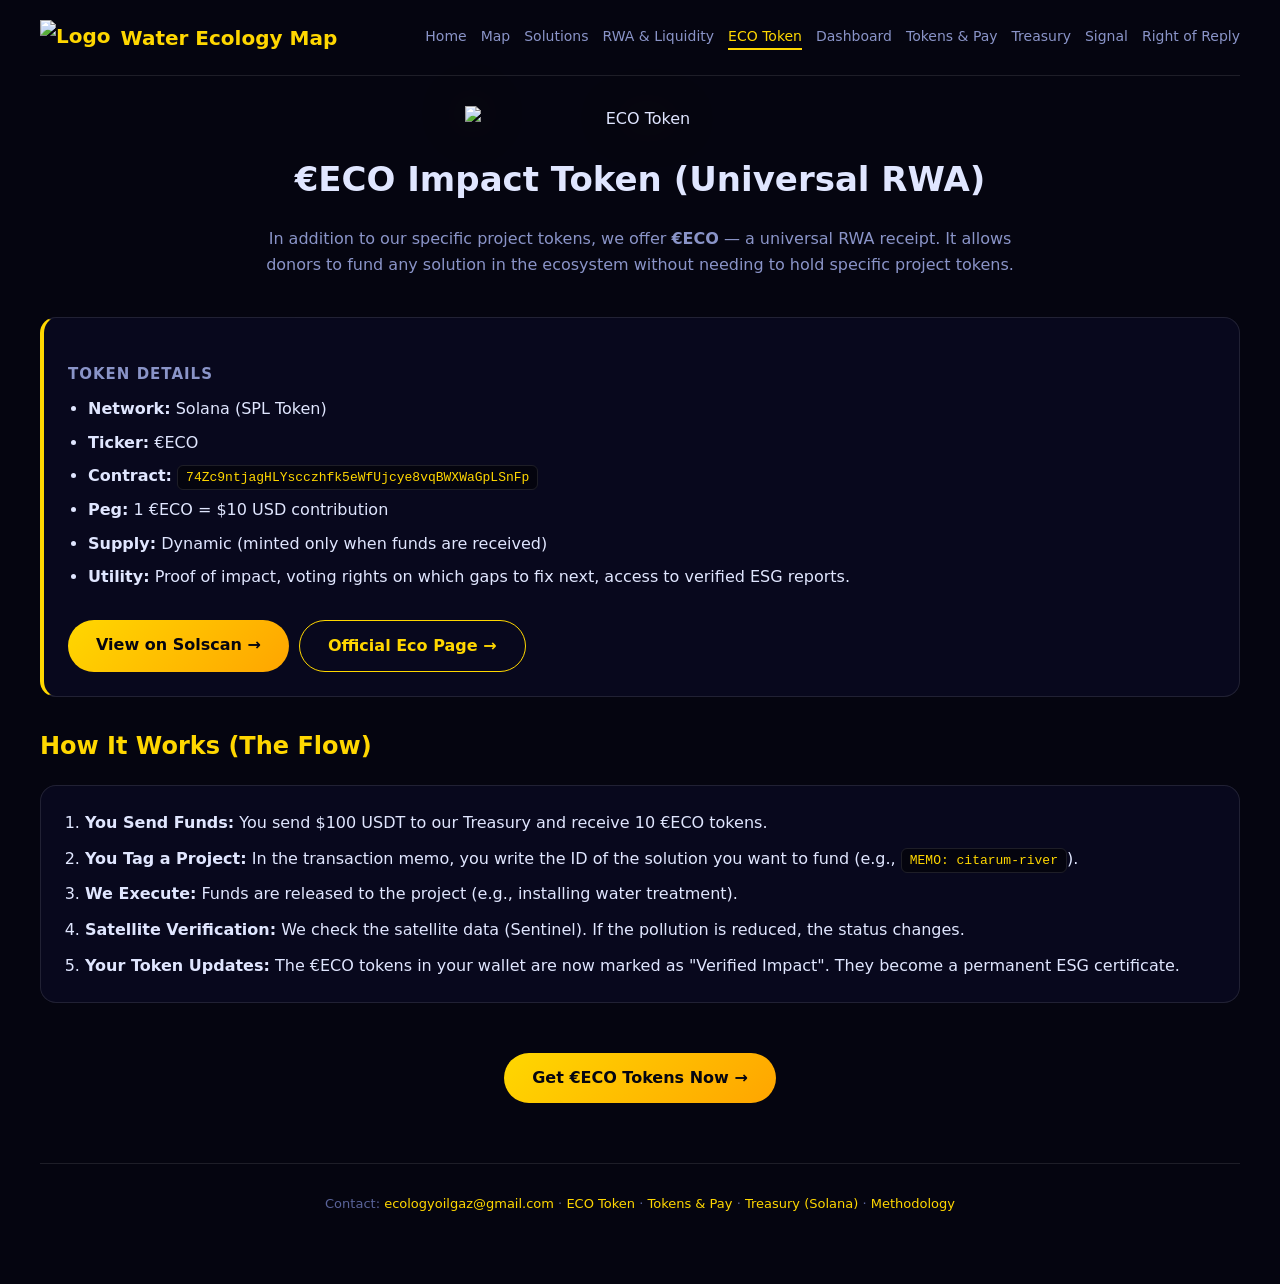
==== eco-token.html @ 679103bf "Add files via upload" ====
<!DOCTYPE html>
<html lang="en">
<head>
<meta charset="UTF-8"><meta name="viewport" content="width=device-width,initial-scale=1">
<title>ECO Impact Token — Water Ecology Map</title><link rel="stylesheet" href="style.css">
</head>
<body>
<header>
  <div class="logo"><img src="logo-header.png" alt="Logo"> Water Ecology Map</div>
  <nav>
    <a href="index.html">Home</a>
    <a href="map.html">Map</a>
    <a href="solutions.html">Solutions</a>
    <a href="rwa.html">RWA & Liquidity</a>
    <a href="eco-token.html" class="active">ECO Token</a>
    <a href="dashboard.html">Dashboard</a>
    <a href="tokens.html">Tokens & Pay</a>
    <a href="treasury.html">Treasury</a>
    <a href="signal.html">Signal</a>
    <a href="response.html">Right of Reply</a>
  </nav>
</header>
<main>
  <div style="text-align:center;">
    <img src="eco-coin.png" alt="ECO Token" class="img-hero">
  </div>
  <h1 style="text-align:center;">€ECO Impact Token (Universal RWA)</h1>
  <p style="color:var(--muted);max-width:800px;margin:0 auto;text-align:center;">
    In addition to our specific project tokens, we offer <strong>€ECO</strong> — a universal RWA receipt. 
    It allows donors to fund any solution in the ecosystem without needing to hold specific project tokens.
  </p>

  <div class="detail-block" style="border-left: 4px solid var(--gold); margin-top:40px;">
    <h3>Token Details</h3>
    <ul style="margin-left:20px; margin-top:10px;">
      <li style="margin-bottom:8px;"><strong>Network:</strong> Solana (SPL Token)</li>
      <li style="margin-bottom:8px;"><strong>Ticker:</strong> €ECO</li>
      <li style="margin-bottom:8px;"><strong>Contract:</strong> <code>74Zc9ntjagHLYscczhfk5eWfUjcye8vqBWXWaGpLSnFp</code></li>
      <li style="margin-bottom:8px;"><strong>Peg:</strong> 1 €ECO = $10 USD contribution</li>
      <li style="margin-bottom:8px;"><strong>Supply:</strong> Dynamic (minted only when funds are received)</li>
      <li><strong>Utility:</strong> Proof of impact, voting rights on which gaps to fix next, access to verified ESG reports.</li>
    </ul>
    <div style="margin-top:20px; display:flex; gap:10px; flex-wrap:wrap;">
      <a href="https://solscan.io/token/74Zc9ntjagHLYscczhfk5eWfUjcye8vqBWXWaGpLSnFp" target="_blank" class="btn-primary">View on Solscan →</a>
      <a href="https://ecologyoilgaz.github.io/eco/" target="_blank" class="btn-primary" style="background:transparent; border:1px solid var(--gold); color:var(--gold);">Official Eco Page →</a>
    </div>
  </div>

  <h2>How It Works (The Flow)</h2>
  <div class="detail-block">
    <ol style="margin-left:20px;">
      <li style="margin-bottom:10px;"><strong>You Send Funds:</strong> You send $100 USDT to our Treasury and receive 10 €ECO tokens.</li>
      <li style="margin-bottom:10px;"><strong>You Tag a Project:</strong> In the transaction memo, you write the ID of the solution you want to fund (e.g., <code>MEMO: citarum-river</code>).</li>
      <li style="margin-bottom:10px;"><strong>We Execute:</strong> Funds are released to the project (e.g., installing water treatment).</li>
      <li style="margin-bottom:10px;"><strong>Satellite Verification:</strong> We check the satellite data (Sentinel). If the pollution is reduced, the status changes.</li>
      <li><strong>Your Token Updates:</strong> The €ECO tokens in your wallet are now marked as "Verified Impact". They become a permanent ESG certificate.</li>
    </ol>
  </div>
  
  <p style="text-align:center; margin-top:40px;"><a href="tokens.html" class="btn-primary">Get €ECO Tokens Now →</a></p>
</main>
<footer>
  <p>Contact: <a href="mailto:ecologyoilgaz@gmail.com">ecologyoilgaz@gmail.com</a> ·
    <a href="eco-token.html">ECO Token</a> ·
    <a href="tokens.html">Tokens & Pay</a> ·
    <a href="treasury.html">Treasury (Solana)</a> ·
    <a href="methodology.html">Methodology</a>
  </p>
</footer>
</body>
</html>
---- style.css ----
:root {
  --bg: #050510;
  --text: #E0E6FF;
  --red: #FF4D4D;
  --green: #4DFF88;
  --gold: #FFD700;
  --muted: #8A94C8;
  --card: rgba(10, 10, 32, 0.85);
  --border: rgba(255, 255, 255, 0.1);
}
* { margin: 0; padding: 0; box-sizing: border-box; }
body {
  font-family: system-ui, -apple-system, sans-serif;
  background-color: var(--bg);
  background-image: url('pattern-bg.png'); /* Твой общий паттерн */
  background-size: cover;
  background-attachment: fixed;
  background-position: center;
  color: var(--text);
  line-height: 1.6;
  padding: 0 20px 40px;
}
a { color: var(--gold); text-decoration: none; transition: 0.2s; }
a:hover { text-decoration: underline; opacity: 0.8; }

header {
  display: flex; justify-content: space-between; align-items: center;
  padding: 20px 0; border-bottom: 1px solid var(--border);
  margin-bottom: 30px; flex-wrap: wrap; gap: 10px;
  max-width: 1200px; margin-left: auto; margin-right: auto;
  position: relative; z-index: 10;
}
.logo { display: flex; align-items: center; gap: 10px; font-weight: 700; font-size: 20px; color: var(--gold); }
.logo img { height: 35px; }

nav { display: flex; gap: 14px; flex-wrap: wrap; }
nav a { color: var(--muted); font-size: 14px; font-weight: 500; }
nav a:hover { color: var(--gold); }
nav a.active { color: var(--gold); border-bottom: 2px solid var(--gold); }

main { max-width: 1200px; margin: 0 auto; position: relative; z-index: 10; }

.hero {
  text-align: center; padding: 100px 20px; margin-bottom: 40px; border-radius: 20px;
  background-image: linear-gradient(rgba(5, 5, 16, 0.75), rgba(5, 5, 16, 0.95)), url('water-hero-bg.png');
  background-size: cover; background-position: center;
  border: 1px solid var(--border);
  box-shadow: 0 10px 40px rgba(0, 0, 0, 0.6);
}
.hero h1 { font-size: 46px; margin-bottom: 15px; text-shadow: 0 2px 10px rgba(0,0,0,0.8); }
.hero .red { color: var(--red); }
.hero .green { color: var(--green); }
.hero p { color: #C0C8F0; max-width: 750px; margin: 0 auto; font-size: 18px; text-shadow: 0 1px 5px rgba(0,0,0,0.8); }

.stats { display: grid; grid-template-columns: repeat(4, 1fr); gap: 16px; margin: 30px 0; }
.stat {
  background: var(--card); backdrop-filter: blur(12px);
  border: 1px solid var(--border); border-radius: 16px; padding: 24px 18px;
  text-align: center; position: relative; overflow: hidden;
}
.stat .num { display: block; font-size: 28px; font-weight: 700; color: var(--gold); position: relative; z-index: 2; }
.stat .label { font-size: 12px; color: var(--muted); position: relative; z-index: 2; text-transform: uppercase; letter-spacing: 0.5px; }
.stat.loss-icon::before {
  content: ''; position: absolute; top: 50%; left: 50%; transform: translate(-50%, -50%);
  width: 100px; height: 100px; background-image: url('water-icon-loss.png');
  background-size: contain; background-repeat: no-repeat; opacity: 0.15; z-index: 1;
}

.grid { display: grid; grid-template-columns: repeat(auto-fill, minmax(300px, 1fr)); gap: 20px; margin: 20px 0; }
.card {
  background: var(--card); backdrop-filter: blur(12px);
  border-radius: 16px; padding: 22px; color: var(--text); border: 1px solid var(--border);
  transition: 0.3s; display: flex; flex-direction: column;
}
.card:hover { border-color: var(--gold); transform: translateY(-4px); box-shadow: 0 8px 25px rgba(255,215,0,0.1); }
.card.red { border-left: 4px solid var(--red); }
.card.green { border-left: 4px solid var(--green); }
.card.gray { border-left: 4px solid var(--muted); }
.card-title { font-weight: 600; margin-bottom: 8px; font-size: 16px; line-height: 1.4; }
.card-meta { font-size: 13px; color: var(--muted); margin-bottom: 4px; }
.card-country { font-size: 11px; text-transform: uppercase; color:#5A649A; margin-top: auto; padding-top: 12px; }

.filters { display: flex; gap: 12px; flex-wrap: wrap; margin: 20px 0; align-items: center; }
.filters select, .filters input {
  background: var(--card); border: 1px solid var(--border); color: var(--text);
  padding: 10px 16px; border-radius: 10px; font-size: 14px; outline: none; backdrop-filter: blur(12px);
}
.filters select:focus, .filters input:focus { border-color: var(--gold); }

h1 { font-size: 34px; margin: 20px 0; }
h2 { font-size: 24px; margin: 30px 0 15px; color: var(--gold); }
h3 { font-size: 15px; margin: 20px 0 8px; color: var(--muted); text-transform: uppercase; letter-spacing: 1px; }
table { width: 100%; border-collapse: collapse; margin: 15px 0; font-size: 14px; }
th, td { padding: 12px; text-align: left; border-bottom: 1px solid var(--border); }
th { color: var(--muted); font-size: 12px; text-transform: uppercase; }

.detail-block {
  background: var(--card); backdrop-filter: blur(12px);
  border: 1px solid var(--border); border-radius: 16px; padding: 24px; margin: 20px 0;
}
.detail-block p { margin: 8px 0; }

.status-badge { display: inline-block; padding: 6px 16px; border-radius: 20px; font-size: 13px; font-weight: 600; margin: 10px 0; }
.status-badge.red { background: rgba(255,77,77,.15); color: var(--red); border: 1px solid rgba(255,77,77,.3); }
.status-badge.green { background: rgba(77,255,136,.15); color: var(--green); border: 1px solid rgba(77,255,136,.3); }
.status-badge.gray { background: rgba(138,148,200,.15); color: var(--muted); border: 1px solid rgba(138,148,200,.3); }

.btn-primary {
  display: inline-block; background: linear-gradient(135deg, var(--gold), #FFA500);
  color: var(--bg); padding: 12px 28px; border-radius: 30px; font-weight: 700;
  margin-top: 10px; transition: 0.3s; border: none; cursor: pointer;
}
.btn-primary:hover { transform: scale(1.03); box-shadow: 0 0 20px rgba(255,215,0,0.3); text-decoration: none; }

.img-hero { max-width: 350px; width: 100%; margin: 20px auto; display: block; filter: drop-shadow(0 0 30px rgba(255,215,0,0.2)); }
.img-solution { width: 100%; border-radius: 12px; margin: 15px 0; border: 1px solid var(--border); }
.img-satellite { max-width: 400px; width: 100%; margin: 20px auto; display: block; border-radius: 16px; border: 1px solid var(--border); box-shadow: 0 0 30px rgba(0,0,0,0.5); }

#map { height: 70vh; border-radius: 16px; border: 1px solid var(--border); background-image: url('water-map-bg.png'); background-size: cover; background-position: center; box-shadow: 0 10px 30px rgba(0,0,0,0.5); }
.legend { display: flex; gap: 20px; margin: 15px 0; font-size: 13px; color: var(--muted); flex-wrap: wrap; }
.legend span { display: flex; align-items: center; gap: 6px; }
.dot { width: 12px; height: 12px; border-radius: 50%; display: inline-block; }
.dot.red { background: var(--red); box-shadow: 0 0 10px var(--red); }
.dot.green { background: var(--green); box-shadow: 0 0 10px var(--green); }
.dot.gray { background: var(--muted); }

.pagination { display: flex; gap: 8px; justify-content: center; margin: 30px 0; flex-wrap: wrap; }
.pagination button { background: var(--card); border: 1px solid var(--border); color: var(--text); padding: 8px 16px; border-radius: 10px; cursor: pointer; font-weight: 600; }
.pagination button:hover { border-color: var(--gold); }
.pagination button.active { background: var(--gold); color: var(--bg); border-color: var(--gold); }

footer { margin-top: 60px; padding: 30px 0; border-top: 1px solid var(--border); font-size: 13px; color:#5A649A; text-align: center; max-width: 1200px; margin-left: auto; margin-right: auto; }
code { background: rgba(0,0,0,0.5); padding: 4px 8px; border-radius: 6px; font-size: 13px; color: var(--gold); word-break: break-all; border: 1px solid var(--border); }

@media(max-width: 768px) {
  .stats { grid-template-columns: 1fr 1fr; }
  .hero h1 { font-size: 32px; }
  .hero { padding: 60px 20px; }
  header { flex-direction: column; align-items: flex-start; }
}
@media(max-width: 480px) { .stats { grid-template-columns: 1fr; } }
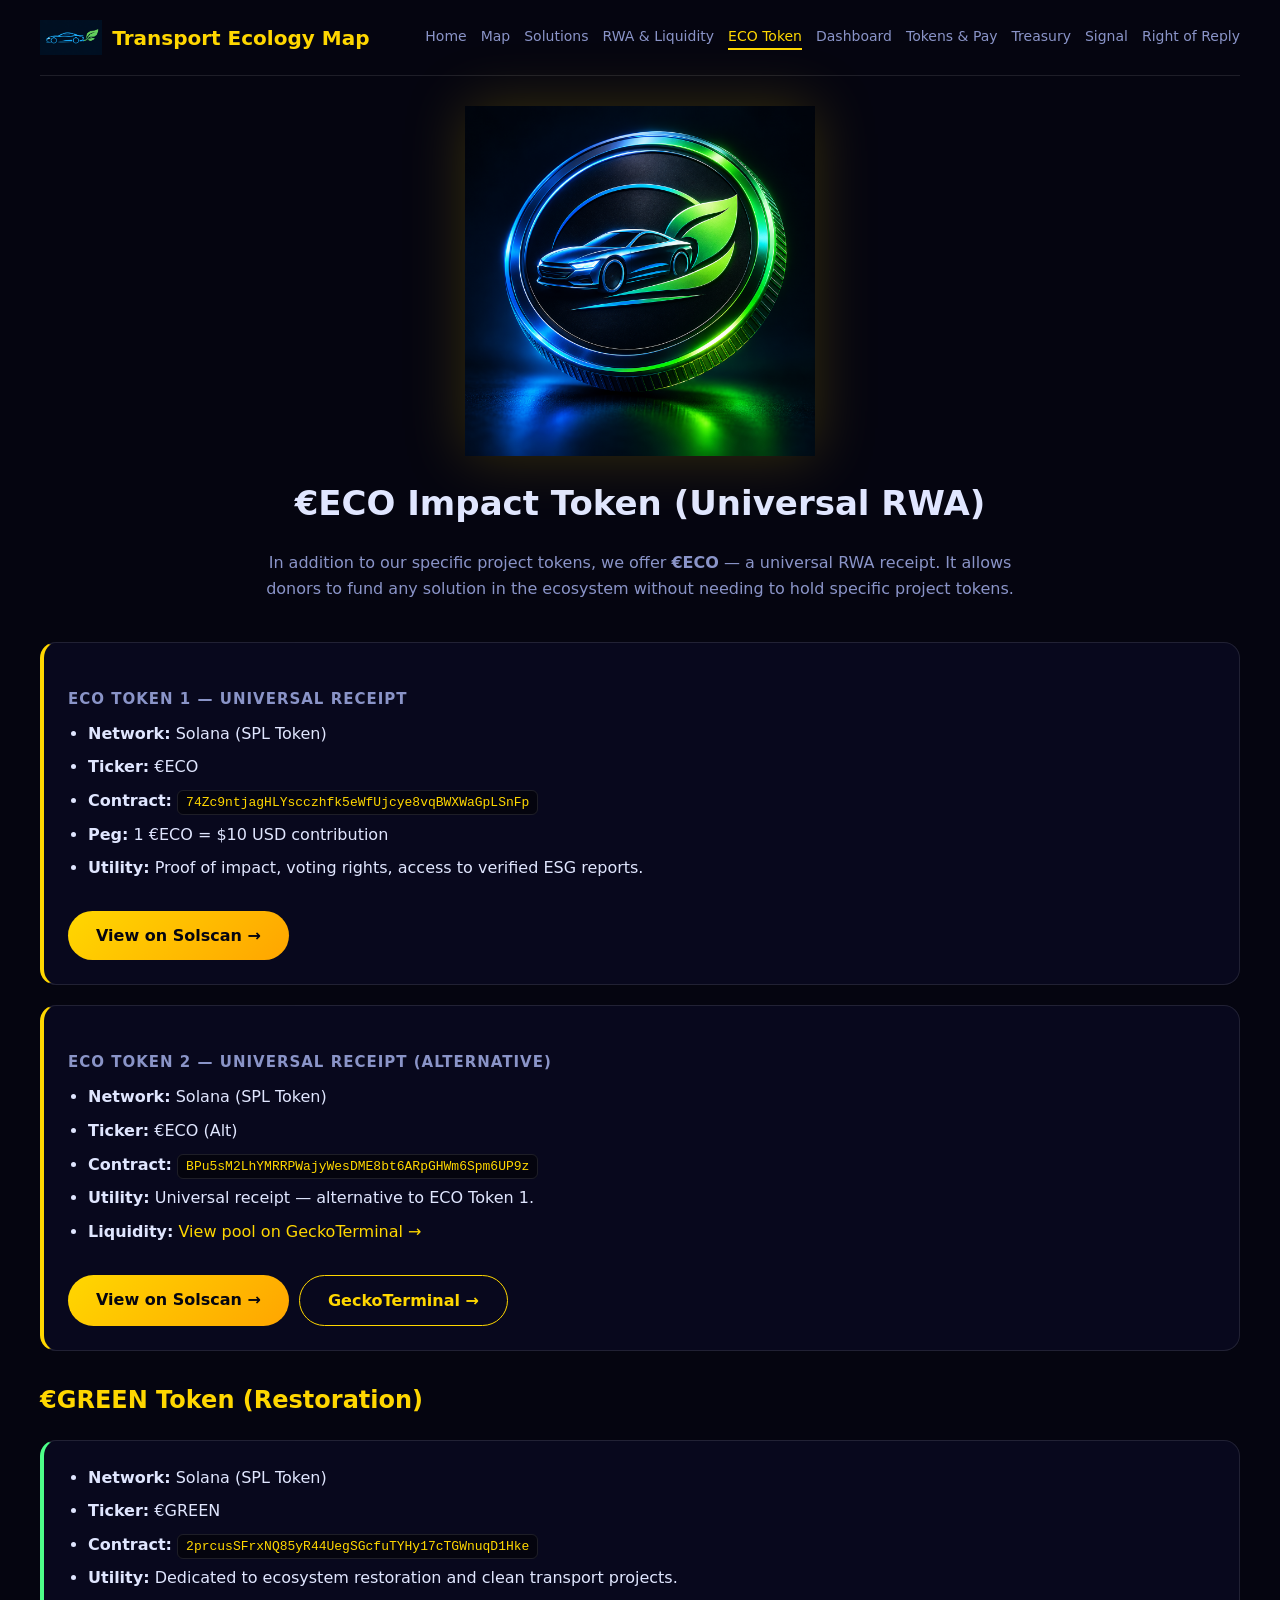
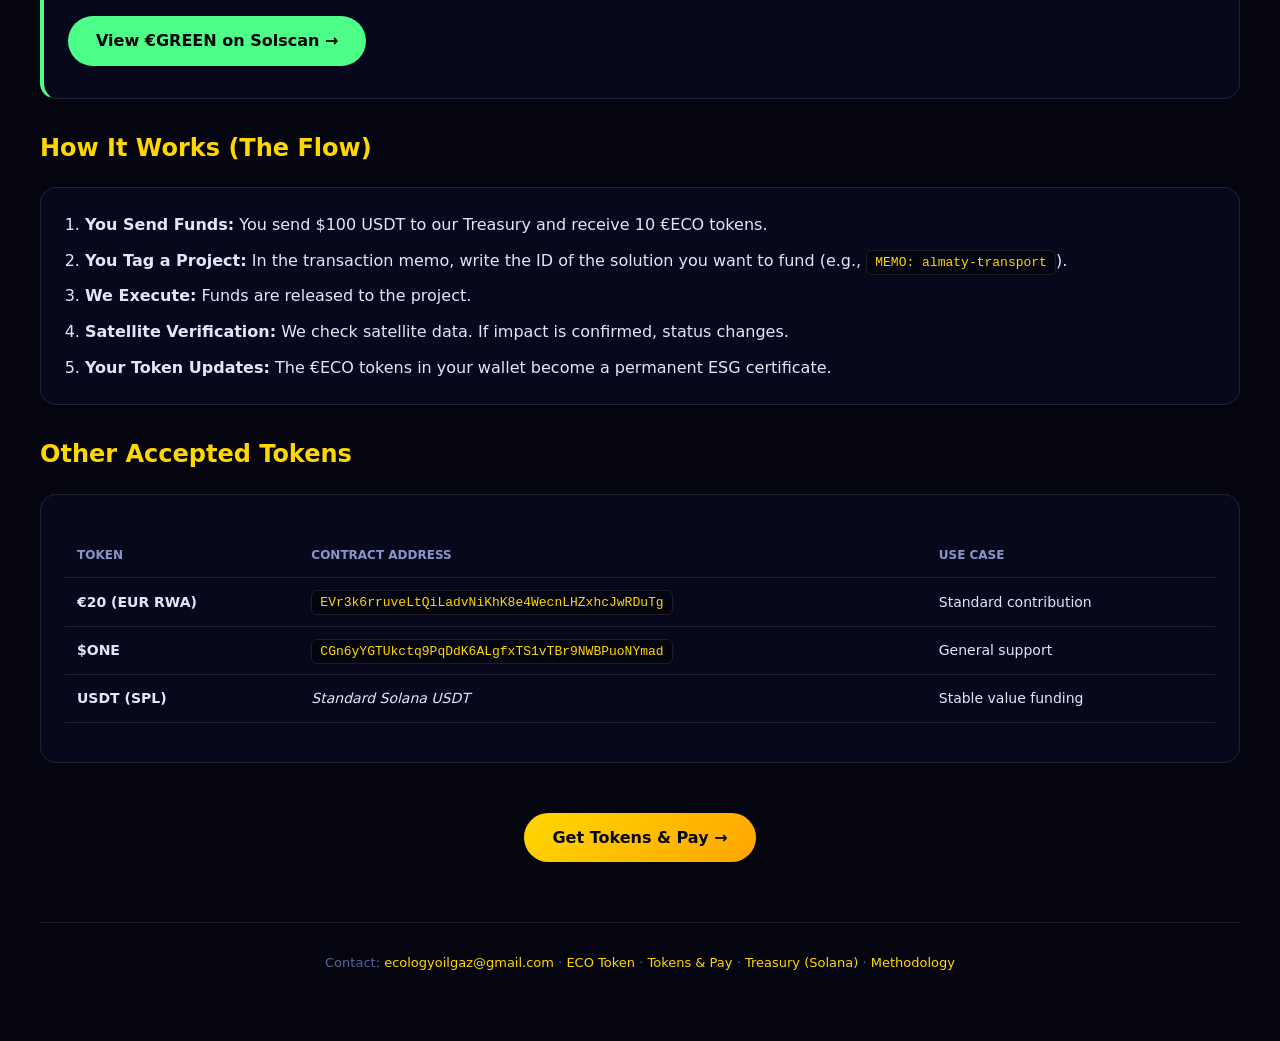
==== commit 343a1052: "Update eco-token.html" ====
--- a/eco-token.html
+++ b/eco-token.html
@@ -1,12 +1,11 @@
 <!DOCTYPE html>
 <html lang="en">
-<head>
-<meta charset="UTF-8"><meta name="viewport" content="width=device-width,initial-scale=1">
-<title>ECO Impact Token — Water Ecology Map</title><link rel="stylesheet" href="style.css">
+<head><meta charset="UTF-8"><meta name="viewport" content="width=device-width,initial-scale=1">
+<title>ECO Impact Token — Transport Ecology Map</title><link rel="stylesheet" href="style.css">
 </head>
 <body>
 <header>
-  <div class="logo"><img src="logo-header.png" alt="Logo"> Water Ecology Map</div>
+  <div class="logo"><img src="transport-logo.png" alt="Logo"> Transport Ecology Map</div>
   <nav>
     <a href="index.html">Home</a>
     <a href="map.html">Map</a>
@@ -22,7 +21,7 @@
 </header>
 <main>
   <div style="text-align:center;">
-    <img src="eco-coin.png" alt="ECO Token" class="img-hero">
+    <img src="transport-eco-coin.png" alt="ECO Token" class="img-hero">
   </div>
   <h1 style="text-align:center;">€ECO Impact Token (Universal RWA)</h1>
   <p style="color:var(--muted);max-width:800px;margin:0 auto;text-align:center;">
@@ -31,33 +30,69 @@
   </p>
 
   <div class="detail-block" style="border-left: 4px solid var(--gold); margin-top:40px;">
-    <h3>Token Details</h3>
+    <h3>ECO Token 1 — Universal Receipt</h3>
     <ul style="margin-left:20px; margin-top:10px;">
       <li style="margin-bottom:8px;"><strong>Network:</strong> Solana (SPL Token)</li>
       <li style="margin-bottom:8px;"><strong>Ticker:</strong> €ECO</li>
       <li style="margin-bottom:8px;"><strong>Contract:</strong> <code>74Zc9ntjagHLYscczhfk5eWfUjcye8vqBWXWaGpLSnFp</code></li>
       <li style="margin-bottom:8px;"><strong>Peg:</strong> 1 €ECO = $10 USD contribution</li>
-      <li style="margin-bottom:8px;"><strong>Supply:</strong> Dynamic (minted only when funds are received)</li>
-      <li><strong>Utility:</strong> Proof of impact, voting rights on which gaps to fix next, access to verified ESG reports.</li>
+      <li><strong>Utility:</strong> Proof of impact, voting rights, access to verified ESG reports.</li>
     </ul>
     <div style="margin-top:20px; display:flex; gap:10px; flex-wrap:wrap;">
       <a href="https://solscan.io/token/74Zc9ntjagHLYscczhfk5eWfUjcye8vqBWXWaGpLSnFp" target="_blank" class="btn-primary">View on Solscan →</a>
-      <a href="https://ecologyoilgaz.github.io/eco/" target="_blank" class="btn-primary" style="background:transparent; border:1px solid var(--gold); color:var(--gold);">Official Eco Page →</a>
     </div>
+  </div>
+
+  <div class="detail-block" style="border-left: 4px solid var(--gold); margin-top:20px;">
+    <h3>ECO Token 2 — Universal Receipt (Alternative)</h3>
+    <ul style="margin-left:20px; margin-top:10px;">
+      <li style="margin-bottom:8px;"><strong>Network:</strong> Solana (SPL Token)</li>
+      <li style="margin-bottom:8px;"><strong>Ticker:</strong> €ECO (Alt)</li>
+      <li style="margin-bottom:8px;"><strong>Contract:</strong> <code>BPu5sM2LhYMRRPWajyWesDME8bt6ARpGHWm6Spm6UP9z</code></li>
+      <li style="margin-bottom:8px;"><strong>Utility:</strong> Universal receipt — alternative to ECO Token 1.</li>
+      <li><strong>Liquidity:</strong> <a href="https://www.geckoterminal.com/solana/pools/2onQGAoorxkMavNsmKXMcWLgyuK1A7VxAf6UeZ4sg6zW" target="_blank">View pool on GeckoTerminal →</a></li>
+    </ul>
+    <div style="margin-top:20px; display:flex; gap:10px; flex-wrap:wrap;">
+      <a href="https://solscan.io/token/BPu5sM2LhYMRRPWajyWesDME8bt6ARpGHWm6Spm6UP9z" target="_blank" class="btn-primary">View on Solscan →</a>
+      <a href="https://www.geckoterminal.com/solana/pools/2onQGAoorxkMavNsmKXMcWLgyuK1A7VxAf6UeZ4sg6zW" target="_blank" class="btn-primary" style="background:transparent; border:1px solid var(--gold); color:var(--gold);">GeckoTerminal →</a>
+    </div>
+  </div>
+
+  <h2>€GREEN Token (Restoration)</h2>
+  <div class="detail-block" style="border-left: 4px solid var(--green);">
+    <ul style="margin-left:20px;">
+      <li style="margin-bottom:8px;"><strong>Network:</strong> Solana (SPL Token)</li>
+      <li style="margin-bottom:8px;"><strong>Ticker:</strong> €GREEN</li>
+      <li style="margin-bottom:8px;"><strong>Contract:</strong> <code>2prcusSFrxNQ85yR44UegSGcfuTYHy17cTGWnuqD1Hke</code></li>
+      <li><strong>Utility:</strong> Dedicated to ecosystem restoration and clean transport projects.</li>
+    </ul>
+    <p style="margin-top:15px;"><a href="https://solscan.io/token/2prcusSFrxNQ85yR44UegSGcfuTYHy17cTGWnuqD1Hke" target="_blank" class="btn-primary" style="background:var(--green); color:#000;">View €GREEN on Solscan →</a></p>
   </div>
 
   <h2>How It Works (The Flow)</h2>
   <div class="detail-block">
     <ol style="margin-left:20px;">
       <li style="margin-bottom:10px;"><strong>You Send Funds:</strong> You send $100 USDT to our Treasury and receive 10 €ECO tokens.</li>
-      <li style="margin-bottom:10px;"><strong>You Tag a Project:</strong> In the transaction memo, you write the ID of the solution you want to fund (e.g., <code>MEMO: citarum-river</code>).</li>
-      <li style="margin-bottom:10px;"><strong>We Execute:</strong> Funds are released to the project (e.g., installing water treatment).</li>
-      <li style="margin-bottom:10px;"><strong>Satellite Verification:</strong> We check the satellite data (Sentinel). If the pollution is reduced, the status changes.</li>
-      <li><strong>Your Token Updates:</strong> The €ECO tokens in your wallet are now marked as "Verified Impact". They become a permanent ESG certificate.</li>
+      <li style="margin-bottom:10px;"><strong>You Tag a Project:</strong> In the transaction memo, write the ID of the solution you want to fund (e.g., <code>MEMO: almaty-transport</code>).</li>
+      <li style="margin-bottom:10px;"><strong>We Execute:</strong> Funds are released to the project.</li>
+      <li style="margin-bottom:10px;"><strong>Satellite Verification:</strong> We check satellite data. If impact is confirmed, status changes.</li>
+      <li><strong>Your Token Updates:</strong> The €ECO tokens in your wallet become a permanent ESG certificate.</li>
     </ol>
   </div>
-  
-  <p style="text-align:center; margin-top:40px;"><a href="tokens.html" class="btn-primary">Get €ECO Tokens Now →</a></p>
+
+  <h2>Other Accepted Tokens</h2>
+  <div class="detail-block" style="overflow-x:auto;">
+    <table>
+      <thead><tr><th>Token</th><th>Contract Address</th><th>Use Case</th></tr></thead>
+      <tbody>
+        <tr><td><strong>€20 (EUR RWA)</strong></td><td><code>EVr3k6rruveLtQiLadvNiKhK8e4WecnLHZxhcJwRDuTg</code></td><td>Standard contribution</td></tr>
+        <tr><td><strong>$ONE</strong></td><td><code>CGn6yYGTUkctq9PqDdK6ALgfxTS1vTBr9NWBPuoNYmad</code></td><td>General support</td></tr>
+        <tr><td><strong>USDT (SPL)</strong></td><td><em>Standard Solana USDT</em></td><td>Stable value funding</td></tr>
+      </tbody>
+    </table>
+  </div>
+
+  <p style="text-align:center; margin-top:40px;"><a href="tokens.html" class="btn-primary">Get Tokens & Pay →</a></p>
 </main>
 <footer>
   <p>Contact: <a href="mailto:ecologyoilgaz@gmail.com">ecologyoilgaz@gmail.com</a> ·
